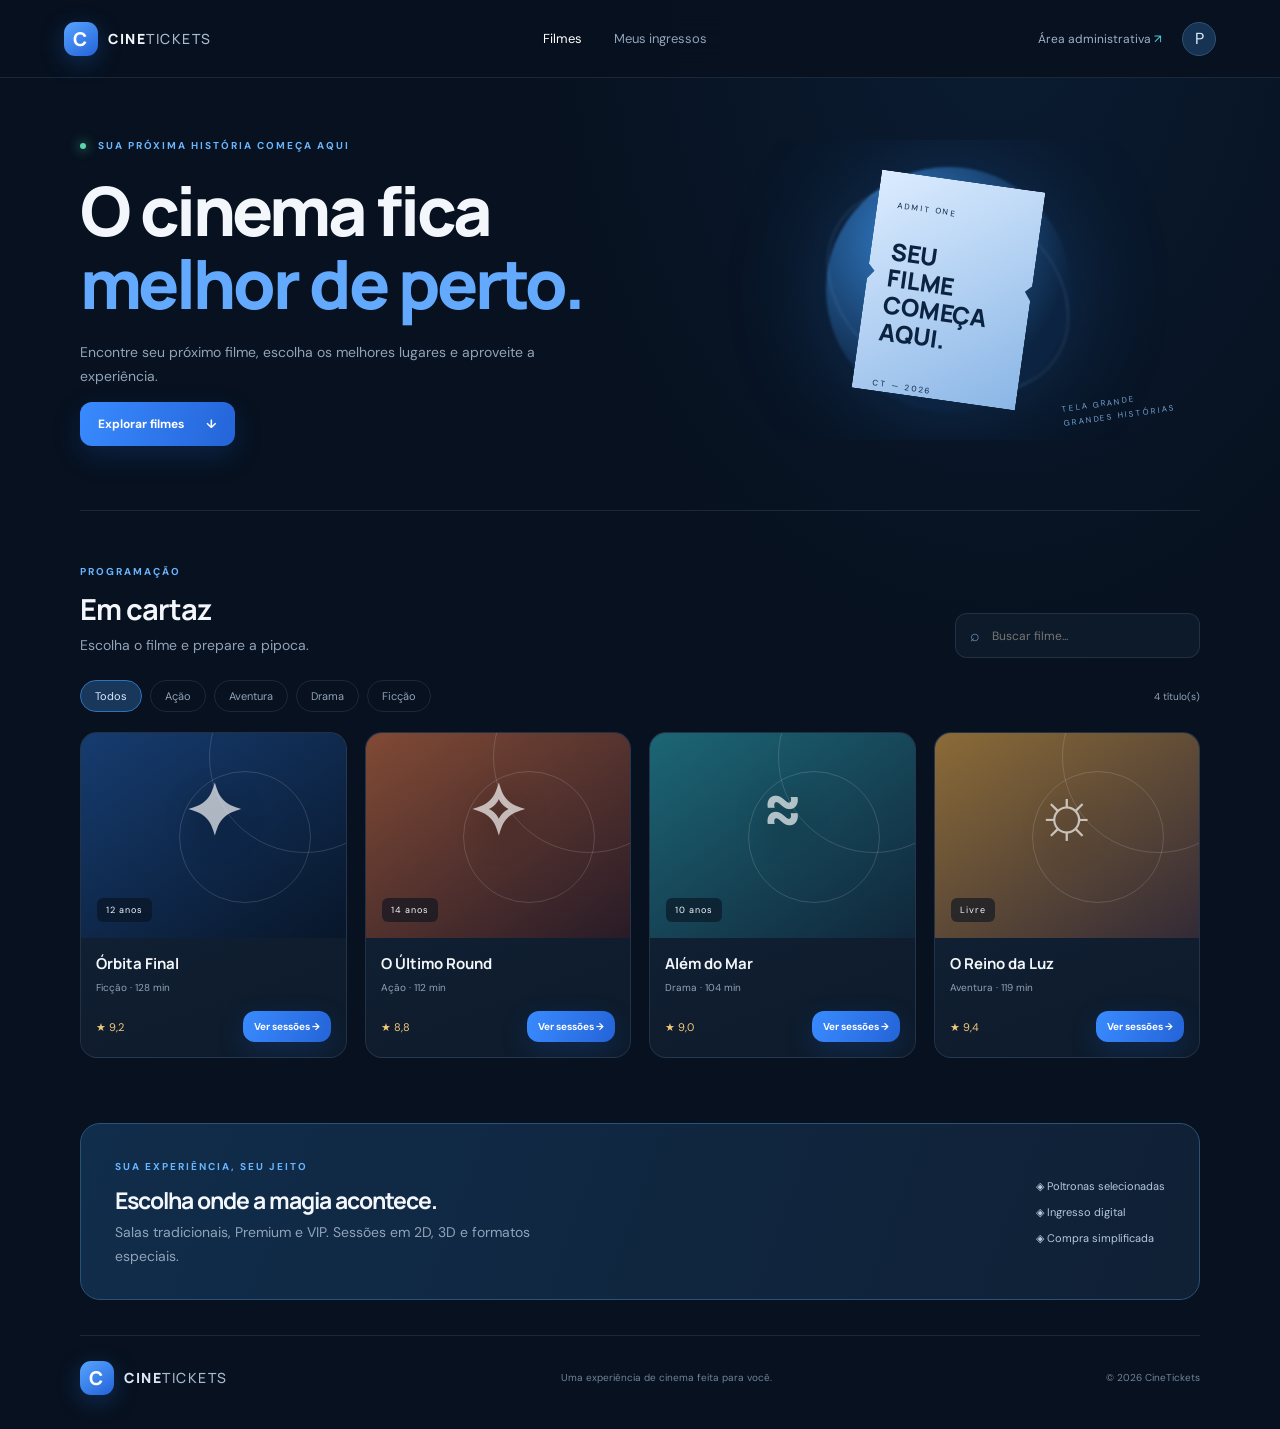
==== web/index.html @ 541c8f79 "feat(web): add initial CineTickets frontend prototype" ====
<!doctype html>
<html lang="pt-BR">
<head>
  <meta charset="utf-8"><meta name="viewport" content="width=device-width,initial-scale=1">
  <meta name="description" content="CineTickets — escolha seu filme, sessão e lugar.">
  <title>CineTickets | Início</title>
  <link rel="preconnect" href="https://fonts.googleapis.com"><link rel="preconnect" href="https://fonts.gstatic.com" crossorigin>
  <link href="https://fonts.googleapis.com/css2?family=DM+Sans:wght@400;500;600;700&family=Manrope:wght@400;500;600;700;800&display=swap" rel="stylesheet">
  <link rel="stylesheet" href="css/styles.css">
  <script defer src="js/app.js"></script>
</head>
<body>
<header class="topbar"><a class="brand" href="index.html"><span class="brand-mark">C</span><span>CINE<span class="brand-light">TICKETS</span></span></a>
<nav class="main-nav"><a class="active" href="index.html">Filmes</a><a href="pages/ingressos.html">Meus ingressos</a></nav>
<div class="top-actions"><a class="admin-link" href="admin/index.html">Área administrativa <span>↗</span></a><button class="avatar" aria-label="Perfil">P</button></div></header>
<main class="page-shell">
<section class="hero"><div class="hero-copy"><span class="eyebrow"><i></i> SUA PRÓXIMA HISTÓRIA COMEÇA AQUI</span><h1>O cinema fica<br><span>melhor de perto.</span></h1><p>Encontre seu próximo filme, escolha os melhores lugares e aproveite a experiência.</p><a class="button button-primary" href="#catalogo">Explorar filmes <span>↓</span></a></div><div class="hero-art" aria-hidden="true"><div class="orb orb-one"></div><div class="orb orb-two"></div><div class="ticket-art"><span>ADMIT ONE</span><strong>SEU<br>FILME<br>COMEÇA<br>AQUI.</strong><small>CT — 2026</small></div><div class="hero-stamp">TELA GRANDE<br>GRANDES HISTÓRIAS</div></div></section>
<section class="section-head" id="catalogo"><div><span class="eyebrow">PROGRAMAÇÃO</span><h2>Em cartaz</h2><p>Escolha o filme e prepare a pipoca.</p></div><label class="search-box"><span>⌕</span><input id="movie-search" type="search" placeholder="Buscar filme..." aria-label="Buscar filme"></label></section>
<div class="filter-row"><div class="chips" id="genre-filters"><button class="chip selected" data-genre="Todos">Todos</button><button class="chip" data-genre="Ação">Ação</button><button class="chip" data-genre="Aventura">Aventura</button><button class="chip" data-genre="Drama">Drama</button><button class="chip" data-genre="Ficção">Ficção</button></div><span class="muted small" id="movie-count"></span></div>
<section class="movie-grid" id="movie-grid" aria-live="polite"></section>
<section class="experience-strip"><div><span class="eyebrow">SUA EXPERIÊNCIA, SEU JEITO</span><h2>Escolha onde a magia acontece.</h2><p>Salas tradicionais, Premium e VIP. Sessões em 2D, 3D e formatos especiais.</p></div><div class="experience-tags"><span>◈ Poltronas selecionadas</span><span>◈ Ingresso digital</span><span>◈ Compra simplificada</span></div></section>
<footer class="site-footer"><a class="brand" href="index.html"><span class="brand-mark">C</span><span>CINE<span class="brand-light">TICKETS</span></span></a><span>Uma experiência de cinema feita para você.</span><span>© 2026 CineTickets</span></footer>
</main>
</body></html>
---- web/css/styles.css ----
:root{--bg:#07111f;--panel:#101e30;--panel-2:#14253a;--line:rgba(177,204,232,.12);--text:#f3f7fc;--muted:#91a3b9;--blue:#3988ff;--cyan:#54d5e8;--green:#5bd6aa;--radius:20px}*{box-sizing:border-box}html{scroll-behavior:smooth}body{margin:0;background:radial-gradient(ellipse at 78% 0%,rgba(36,100,175,.13),transparent 34%),var(--bg);color:var(--text);font-family:"DM Sans",sans-serif;min-height:100vh}a{color:inherit;text-decoration:none}button,input,select{font:inherit}.topbar{height:78px;padding:0 max(5vw,24px);display:flex;align-items:center;justify-content:space-between;border-bottom:1px solid var(--line);background:rgba(7,17,31,.86);backdrop-filter:blur(18px);position:sticky;top:0;z-index:10}.brand{display:flex;align-items:center;gap:10px;font:800 14px Manrope,sans-serif;letter-spacing:1.5px}.brand-mark{display:grid;place-items:center;width:34px;height:34px;border-radius:11px;background:linear-gradient(145deg,#56a4ff,#2362d8);font-size:19px;color:white;box-shadow:0 6px 24px #286bce55}.brand-light{font-weight:500;color:#a8bad0}.main-nav{display:flex;gap:32px;color:var(--muted);font-size:13px}.main-nav a.active,.main-nav a:hover{color:white}.top-actions{display:flex;align-items:center;gap:20px}.admin-link{font-size:12px;color:#9eb1c9}.admin-link span{color:var(--cyan)}.avatar{border:1px solid #315173;background:#173354;color:#dcecff;border-radius:50%;width:34px;height:34px}.page-shell{width:min(1120px,90vw);margin:0 auto}.hero{min-height:420px;display:grid;grid-template-columns:1.1fr .9fr;align-items:center;padding:55px 0 64px;border-bottom:1px solid var(--line)}.eyebrow{font-size:10px;font-weight:700;letter-spacing:2px;color:#69b5ff}.eyebrow i{display:inline-block;width:6px;height:6px;background:var(--green);border-radius:50%;margin-right:8px;box-shadow:0 0 12px var(--green)}h1,h2,h3,p{margin-top:0}.hero h1{font:800 clamp(42px,5.6vw,68px)/1.08 Manrope,sans-serif;letter-spacing:-3px;margin:20px 0}.hero h1 span{color:#63aaff}.hero-copy p,.section-head p,.experience-strip p{color:var(--muted);line-height:1.7;font-size:14px;max-width:460px}.button{border:0;border-radius:12px;padding:14px 18px;display:inline-flex;align-items:center;justify-content:center;gap:22px;font-weight:700;font-size:12px;cursor:pointer;transition:.2s}.button:hover{transform:translateY(-2px);filter:brightness(1.08)}.button-primary{background:linear-gradient(110deg,#398bff,#2464d8);color:white;box-shadow:0 10px 28px #1d61cb38}.hero-art{height:300px;position:relative;display:grid;place-items:center;overflow:hidden}.orb{position:absolute;border-radius:50%;filter:blur(1px)}.orb-one{width:245px;height:245px;background:radial-gradient(circle at 35% 30%,#337ecb,#0c2441 68%);box-shadow:0 0 100px #2678d444}.orb-two{width:190px;height:190px;border:1px solid #8fc6ff33;transform:rotate(30deg) scaleX(1.35)}.ticket-art{position:relative;z-index:1;width:165px;height:220px;padding:20px;background:linear-gradient(145deg,#dcecff,#8ab6e6);color:#0b2341;transform:rotate(8deg);box-shadow:15px 24px 50px #0008;clip-path:polygon(0 0,100% 0,100% 43%,96% 46%,100% 50%,100% 100%,0 100%,0 50%,4% 46%,0 43%)}.ticket-art span,.ticket-art small{font-size:8px;letter-spacing:2px}.ticket-art strong{display:block;font:800 24px/1.12 Manrope;margin:25px 0}.hero-stamp{position:absolute;right:5%;bottom:18px;color:#75a4d0;font-size:8px;line-height:1.7;letter-spacing:2px;transform:rotate(-8deg)}.section-head{display:flex;justify-content:space-between;align-items:end;margin:48px 0 22px}.section-head h2,.experience-strip h2{font:700 29px Manrope;margin:9px 0 5px;letter-spacing:-1px}.section-head p{margin:0}.search-box{display:flex;align-items:center;gap:10px;width:245px;padding:11px 14px;background:#0d1a2a;border:1px solid var(--line);border-radius:12px;color:#6f94bd}.search-box input{background:none;border:0;outline:0;color:white;width:100%;font-size:12px}.filter-row{display:flex;justify-content:space-between;align-items:center;margin-bottom:20px}.chips{display:flex;gap:8px;flex-wrap:wrap}.chip{border:1px solid var(--line);border-radius:99px;padding:8px 14px;background:transparent;color:var(--muted);font-size:11px;cursor:pointer}.chip.selected,.chip:hover{background:#18375a;border-color:#2d72bc;color:#dcecff}.small{font-size:10px}.muted{color:var(--muted)}.movie-grid{display:grid;grid-template-columns:repeat(4,1fr);gap:18px}.movie-card{overflow:hidden;background:linear-gradient(160deg,#13243a,#0d1a2a);border:1px solid var(--line);border-radius:17px;transition:.25s}.movie-card:hover{transform:translateY(-5px);border-color:#3d7ec0}.poster{height:205px;position:relative;display:flex;align-items:end;padding:16px;overflow:hidden;background:linear-gradient(145deg,var(--poster-a),var(--poster-b))}.poster:before,.poster:after{content:"";position:absolute;border:1px solid #ffffff25;border-radius:50%;width:190px;height:190px;top:-72px;right:-55px}.poster:after{width:130px;height:130px;top:38px;right:35px}.poster-symbol{position:absolute;top:28px;left:0;right:0;text-align:center;font:800 70px Manrope;color:#ffffffaa;text-shadow:0 8px 35px #0005}.poster-tag{position:relative;z-index:1;background:#07111f99;padding:6px 9px;border-radius:6px;font-size:9px;letter-spacing:1px}.movie-info{padding:15px}.movie-info h3{font:700 15px Manrope;margin:0 0 7px}.movie-meta{color:var(--muted);font-size:10px}.movie-bottom{display:flex;justify-content:space-between;align-items:center;margin-top:17px}.rating{font-size:11px;color:#f3c978}.movie-bottom .button{padding:9px 11px;font-size:10px;gap:9px}.experience-strip{margin:65px 0 35px;padding:30px 34px;border:1px solid #2a5277;border-radius:20px;background:linear-gradient(110deg,#102d4b,#102035);display:flex;justify-content:space-between;align-items:center}.experience-strip h2{font-size:23px}.experience-strip p{margin:0}.experience-tags{display:grid;gap:12px;color:#b5c9df;font-size:11px}.site-footer{padding:25px 0 34px;border-top:1px solid var(--line);display:flex;justify-content:space-between;align-items:center;color:#71849a;font-size:10px}.site-footer .brand{color:#dce8f7}.narrow{max-width:850px;padding-top:35px}.back-link{display:inline-block;color:#9db5ce;font-size:12px;margin:0 0 30px}.page-title{font:800 clamp(30px,4vw,42px) Manrope;letter-spacing:-1.5px;margin:12px 0}.panel{background:linear-gradient(145deg,#14263c,#0d1a2a);border:1px solid var(--line);border-radius:var(--radius);padding:28px}.seat-panel{margin-top:28px}.screen-wrap{position:relative;margin:0 auto 34px;width:75%;text-align:center}.screen{height:5px;background:linear-gradient(90deg,transparent,#8ac9ff,#fff,#8ac9ff,transparent);border-radius:50%;color:#7894b2;font-size:9px;letter-spacing:3px;padding-top:12px}.screen-glow{position:absolute;left:12%;right:12%;top:0;height:50px;background:#59aaff20;filter:blur(22px)}.seat-legend{display:flex;justify-content:center;gap:22px;flex-wrap:wrap;color:var(--muted);font-size:10px;margin:45px 0 24px}.seat-legend span{display:flex;align-items:center;gap:7px}.seat-dot{width:10px;height:10px;border-radius:3px;background:#29435e}.seat-dot.selected{background:var(--blue)}.seat-dot.occupied{background:#27303d}.seat-dot.premium{background:#c69a56}.seat-map{display:grid;gap:9px;justify-content:center}.seat-row{display:flex;gap:7px;align-items:center}.row-label{width:16px;color:#7189a3;font-size:9px}.seat{width:27px;height:25px;border:1px solid #34516f;background:#1b3550;color:#9db7d1;border-radius:7px 7px 4px 4px;font-size:8px;cursor:pointer}.seat.premium{border-color:#a9824a;color:#e5c58f}.seat.occupied{background:#202b39;border-color:#202b39;color:#4a5868;cursor:not-allowed}.seat.selected{background:#347fdf;border-color:#64b0ff;color:white;box-shadow:0 0 12px #398bff66}.seat-bottom{display:flex;justify-content:space-between;align-items:center;gap:18px;border-top:1px solid var(--line);padding-top:22px;margin-top:28px}.seat-bottom div{display:grid;gap:5px}.seat-bottom strong{font-size:12px}.total-price{color:#79bdff}.seat-bottom button:disabled{opacity:.4;cursor:not-allowed;transform:none}.notice{margin:20px 0;padding:13px 15px;background:#10243a;border:1px solid #294765;border-radius:10px;color:#9bb3cb;font-size:11px;line-height:1.6}.checkout-layout{max-width:620px;margin:30px auto}.checkout-card h2{font:700 20px Manrope}.summary-row{display:flex;justify-content:space-between;gap:20px;padding:13px 0;color:#b5c6d8;font-size:12px}.summary-total{display:flex;justify-content:space-between;font-size:14px;margin:16px 0 20px}.summary-total strong{color:#7fc2ff;font-size:20px}.divider{height:1px;background:var(--line);margin:10px 0}.field-label{display:block;font-size:11px;color:#aabbd0;margin:14px 0 7px}.text-field{display:block;width:100%;padding:12px 13px;border-radius:10px;background:#091726;border:1px solid #29435d;color:white;outline:none}.text-field:focus{border-color:#448fe2}.full-width{width:100%;margin-top:22px}.ticket-list{display:grid;gap:14px;margin-top:25px}.ticket-item{padding:20px;border:1px solid var(--line);background:#112238;border-radius:14px;display:flex;justify-content:space-between;gap:20px}.ticket-item strong{font:700 15px Manrope}.ticket-item p{font-size:11px;color:var(--muted);margin:7px 0 0}.ticket-code{color:#7fc2ff;font:700 12px monospace;align-self:center}.admin-pill{font-size:9px;letter-spacing:1.4px;color:#82bfff;border:1px solid #315a82;padding:8px 11px;border-radius:99px}.admin-grid{display:grid;grid-template-columns:1fr 1fr;gap:18px;margin-top:30px}.admin-card h2{font:700 20px Manrope;margin:12px 0 7px}.admin-card p{font-size:12px;color:var(--muted);line-height:1.6}.admin-icon{font-size:22px;color:#73b8ff}.admin-info{display:flex;flex-direction:column;gap:6px;padding:13px 0;border-top:1px solid var(--line);font-size:11px;color:var(--muted)}.admin-info strong{color:#d7e5f4;font-size:12px}@media(max-width:850px){.movie-grid{grid-template-columns:repeat(2,1fr)}.hero{grid-template-columns:1fr .7fr}.experience-strip{gap:20px}.topbar{padding:0 5vw}.main-nav{gap:14px}}@media(max-width:600px){.topbar{height:66px}.main-nav{display:none}.admin-link{font-size:10px}.hero{grid-template-columns:1fr;padding:48px 0 20px}.hero-art{height:210px}.hero h1{font-size:47px}.section-head{align-items:start;flex-direction:column;gap:18px}.search-box{width:100%}.movie-grid{gap:10px}.poster{height:160px}.movie-info{padding:12px}.movie-info h3{font-size:13px}.experience-strip,.site-footer{align-items:flex-start;flex-direction:column;gap:18px}.experience-strip{padding:24px}.admin-grid{grid-template-columns:1fr}.seat-panel{padding:16px 10px}.seat{width:22px;height:23px}.seat-row{gap:4px}.seat-legend{gap:12px}.seat-bottom{flex-wrap:wrap}.seat-bottom button{width:100%}.ticket-item{flex-direction:column}.ticket-code{align-self:flex-start}}
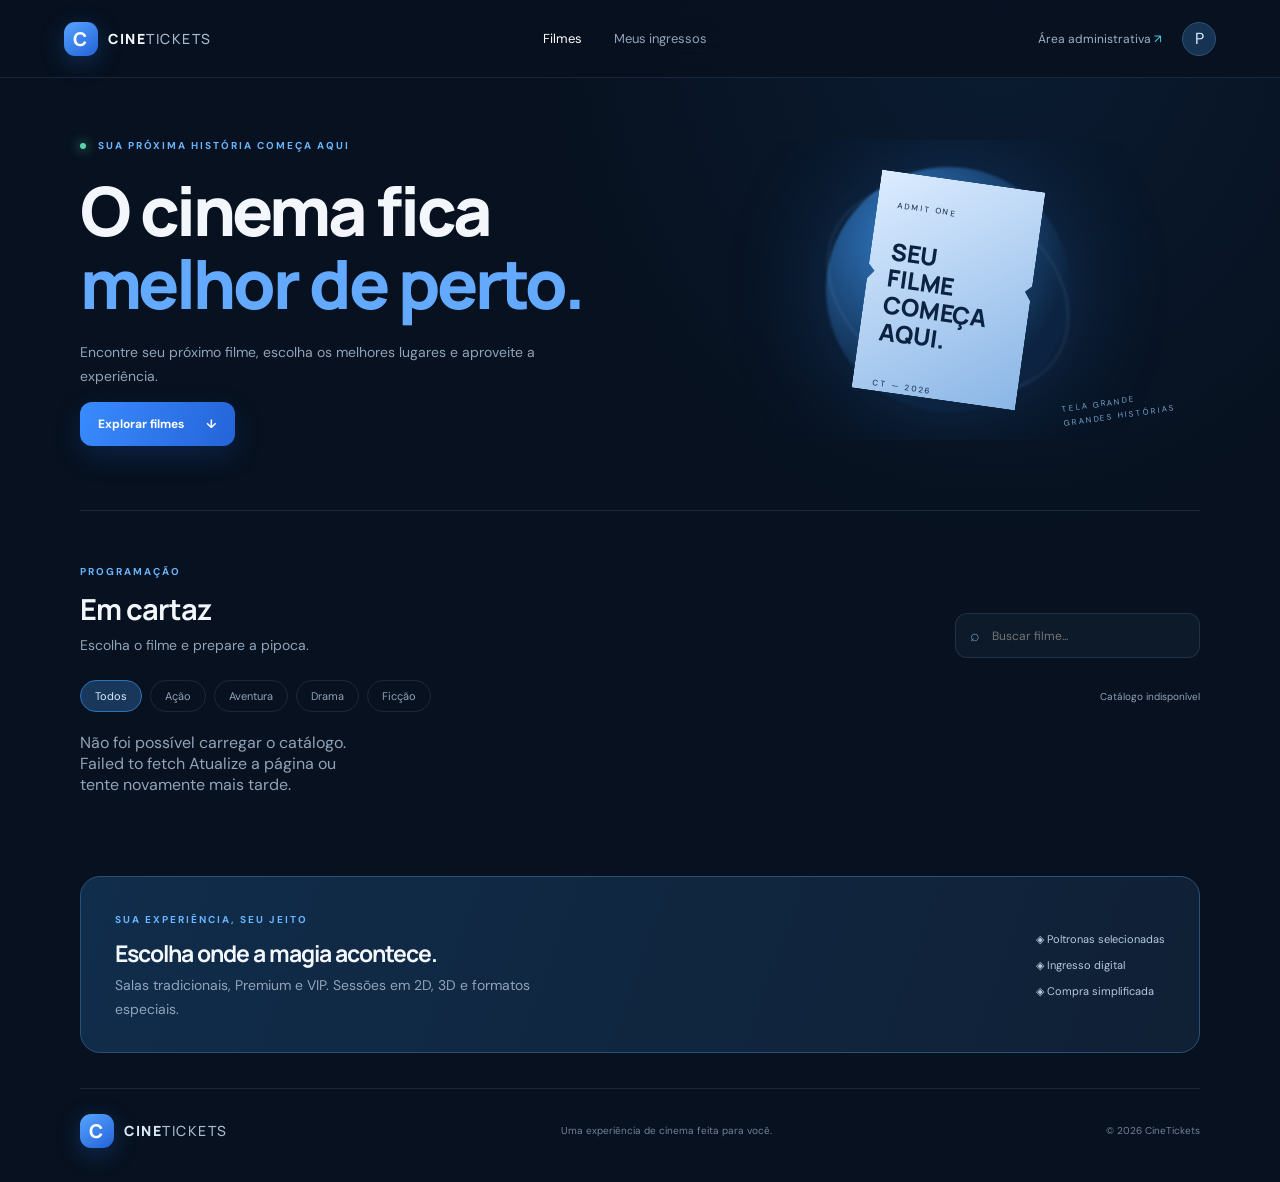
==== commit 0a7371db: "Apply CineTickets visual redesign to web/index.html" ====
--- a/web/index.html
+++ b/web/index.html
@@ -7,7 +7,8 @@
   <link rel="preconnect" href="https://fonts.googleapis.com"><link rel="preconnect" href="https://fonts.gstatic.com" crossorigin>
   <link href="https://fonts.googleapis.com/css2?family=DM+Sans:wght@400;500;600;700&family=Manrope:wght@400;500;600;700;800&display=swap" rel="stylesheet">
   <link rel="stylesheet" href="css/styles.css">
-  <script defer src="js/app.js"></script>
+  <link rel="stylesheet" href="css/redesign.css">
+  <script defer src="js/app.js"></script><script defer src="js/ui.js"></script>
 </head>
 <body>
 <header class="topbar"><a class="brand" href="index.html"><span class="brand-mark">C</span><span>CINE<span class="brand-light">TICKETS</span></span></a>
--- a/web/css/styles.css
+++ b/web/css/styles.css
@@ -1 +1,3 @@
-:root{--bg:#07111f;--panel:#101e30;--panel-2:#14253a;--line:rgba(177,204,232,.12);--text:#f3f7fc;--muted:#91a3b9;--blue:#3988ff;--cyan:#54d5e8;--green:#5bd6aa;--radius:20px}*{box-sizing:border-box}html{scroll-behavior:smooth}body{margin:0;background:radial-gradient(ellipse at 78% 0%,rgba(36,100,175,.13),transparent 34%),var(--bg);color:var(--text);font-family:"DM Sans",sans-serif;min-height:100vh}a{color:inherit;text-decoration:none}button,input,select{font:inherit}.topbar{height:78px;padding:0 max(5vw,24px);display:flex;align-items:center;justify-content:space-between;border-bottom:1px solid var(--line);background:rgba(7,17,31,.86);backdrop-filter:blur(18px);position:sticky;top:0;z-index:10}.brand{display:flex;align-items:center;gap:10px;font:800 14px Manrope,sans-serif;letter-spacing:1.5px}.brand-mark{display:grid;place-items:center;width:34px;height:34px;border-radius:11px;background:linear-gradient(145deg,#56a4ff,#2362d8);font-size:19px;color:white;box-shadow:0 6px 24px #286bce55}.brand-light{font-weight:500;color:#a8bad0}.main-nav{display:flex;gap:32px;color:var(--muted);font-size:13px}.main-nav a.active,.main-nav a:hover{color:white}.top-actions{display:flex;align-items:center;gap:20px}.admin-link{font-size:12px;color:#9eb1c9}.admin-link span{color:var(--cyan)}.avatar{border:1px solid #315173;background:#173354;color:#dcecff;border-radius:50%;width:34px;height:34px}.page-shell{width:min(1120px,90vw);margin:0 auto}.hero{min-height:420px;display:grid;grid-template-columns:1.1fr .9fr;align-items:center;padding:55px 0 64px;border-bottom:1px solid var(--line)}.eyebrow{font-size:10px;font-weight:700;letter-spacing:2px;color:#69b5ff}.eyebrow i{display:inline-block;width:6px;height:6px;background:var(--green);border-radius:50%;margin-right:8px;box-shadow:0 0 12px var(--green)}h1,h2,h3,p{margin-top:0}.hero h1{font:800 clamp(42px,5.6vw,68px)/1.08 Manrope,sans-serif;letter-spacing:-3px;margin:20px 0}.hero h1 span{color:#63aaff}.hero-copy p,.section-head p,.experience-strip p{color:var(--muted);line-height:1.7;font-size:14px;max-width:460px}.button{border:0;border-radius:12px;padding:14px 18px;display:inline-flex;align-items:center;justify-content:center;gap:22px;font-weight:700;font-size:12px;cursor:pointer;transition:.2s}.button:hover{transform:translateY(-2px);filter:brightness(1.08)}.button-primary{background:linear-gradient(110deg,#398bff,#2464d8);color:white;box-shadow:0 10px 28px #1d61cb38}.hero-art{height:300px;position:relative;display:grid;place-items:center;overflow:hidden}.orb{position:absolute;border-radius:50%;filter:blur(1px)}.orb-one{width:245px;height:245px;background:radial-gradient(circle at 35% 30%,#337ecb,#0c2441 68%);box-shadow:0 0 100px #2678d444}.orb-two{width:190px;height:190px;border:1px solid #8fc6ff33;transform:rotate(30deg) scaleX(1.35)}.ticket-art{position:relative;z-index:1;width:165px;height:220px;padding:20px;background:linear-gradient(145deg,#dcecff,#8ab6e6);color:#0b2341;transform:rotate(8deg);box-shadow:15px 24px 50px #0008;clip-path:polygon(0 0,100% 0,100% 43%,96% 46%,100% 50%,100% 100%,0 100%,0 50%,4% 46%,0 43%)}.ticket-art span,.ticket-art small{font-size:8px;letter-spacing:2px}.ticket-art strong{display:block;font:800 24px/1.12 Manrope;margin:25px 0}.hero-stamp{position:absolute;right:5%;bottom:18px;color:#75a4d0;font-size:8px;line-height:1.7;letter-spacing:2px;transform:rotate(-8deg)}.section-head{display:flex;justify-content:space-between;align-items:end;margin:48px 0 22px}.section-head h2,.experience-strip h2{font:700 29px Manrope;margin:9px 0 5px;letter-spacing:-1px}.section-head p{margin:0}.search-box{display:flex;align-items:center;gap:10px;width:245px;padding:11px 14px;background:#0d1a2a;border:1px solid var(--line);border-radius:12px;color:#6f94bd}.search-box input{background:none;border:0;outline:0;color:white;width:100%;font-size:12px}.filter-row{display:flex;justify-content:space-between;align-items:center;margin-bottom:20px}.chips{display:flex;gap:8px;flex-wrap:wrap}.chip{border:1px solid var(--line);border-radius:99px;padding:8px 14px;background:transparent;color:var(--muted);font-size:11px;cursor:pointer}.chip.selected,.chip:hover{background:#18375a;border-color:#2d72bc;color:#dcecff}.small{font-size:10px}.muted{color:var(--muted)}.movie-grid{display:grid;grid-template-columns:repeat(4,1fr);gap:18px}.movie-card{overflow:hidden;background:linear-gradient(160deg,#13243a,#0d1a2a);border:1px solid var(--line);border-radius:17px;transition:.25s}.movie-card:hover{transform:translateY(-5px);border-color:#3d7ec0}.poster{height:205px;position:relative;display:flex;align-items:end;padding:16px;overflow:hidden;background:linear-gradient(145deg,var(--poster-a),var(--poster-b))}.poster:before,.poster:after{content:"";position:absolute;border:1px solid #ffffff25;border-radius:50%;width:190px;height:190px;top:-72px;right:-55px}.poster:after{width:130px;height:130px;top:38px;right:35px}.poster-symbol{position:absolute;top:28px;left:0;right:0;text-align:center;font:800 70px Manrope;color:#ffffffaa;text-shadow:0 8px 35px #0005}.poster-tag{position:relative;z-index:1;background:#07111f99;padding:6px 9px;border-radius:6px;font-size:9px;letter-spacing:1px}.movie-info{padding:15px}.movie-info h3{font:700 15px Manrope;margin:0 0 7px}.movie-meta{color:var(--muted);font-size:10px}.movie-bottom{display:flex;justify-content:space-between;align-items:center;margin-top:17px}.rating{font-size:11px;color:#f3c978}.movie-bottom .button{padding:9px 11px;font-size:10px;gap:9px}.experience-strip{margin:65px 0 35px;padding:30px 34px;border:1px solid #2a5277;border-radius:20px;background:linear-gradient(110deg,#102d4b,#102035);display:flex;justify-content:space-between;align-items:center}.experience-strip h2{font-size:23px}.experience-strip p{margin:0}.experience-tags{display:grid;gap:12px;color:#b5c9df;font-size:11px}.site-footer{padding:25px 0 34px;border-top:1px solid var(--line);display:flex;justify-content:space-between;align-items:center;color:#71849a;font-size:10px}.site-footer .brand{color:#dce8f7}.narrow{max-width:850px;padding-top:35px}.back-link{display:inline-block;color:#9db5ce;font-size:12px;margin:0 0 30px}.page-title{font:800 clamp(30px,4vw,42px) Manrope;letter-spacing:-1.5px;margin:12px 0}.panel{background:linear-gradient(145deg,#14263c,#0d1a2a);border:1px solid var(--line);border-radius:var(--radius);padding:28px}.seat-panel{margin-top:28px}.screen-wrap{position:relative;margin:0 auto 34px;width:75%;text-align:center}.screen{height:5px;background:linear-gradient(90deg,transparent,#8ac9ff,#fff,#8ac9ff,transparent);border-radius:50%;color:#7894b2;font-size:9px;letter-spacing:3px;padding-top:12px}.screen-glow{position:absolute;left:12%;right:12%;top:0;height:50px;background:#59aaff20;filter:blur(22px)}.seat-legend{display:flex;justify-content:center;gap:22px;flex-wrap:wrap;color:var(--muted);font-size:10px;margin:45px 0 24px}.seat-legend span{display:flex;align-items:center;gap:7px}.seat-dot{width:10px;height:10px;border-radius:3px;background:#29435e}.seat-dot.selected{background:var(--blue)}.seat-dot.occupied{background:#27303d}.seat-dot.premium{background:#c69a56}.seat-map{display:grid;gap:9px;justify-content:center}.seat-row{display:flex;gap:7px;align-items:center}.row-label{width:16px;color:#7189a3;font-size:9px}.seat{width:27px;height:25px;border:1px solid #34516f;background:#1b3550;color:#9db7d1;border-radius:7px 7px 4px 4px;font-size:8px;cursor:pointer}.seat.premium{border-color:#a9824a;color:#e5c58f}.seat.occupied{background:#202b39;border-color:#202b39;color:#4a5868;cursor:not-allowed}.seat.selected{background:#347fdf;border-color:#64b0ff;color:white;box-shadow:0 0 12px #398bff66}.seat-bottom{display:flex;justify-content:space-between;align-items:center;gap:18px;border-top:1px solid var(--line);padding-top:22px;margin-top:28px}.seat-bottom div{display:grid;gap:5px}.seat-bottom strong{font-size:12px}.total-price{color:#79bdff}.seat-bottom button:disabled{opacity:.4;cursor:not-allowed;transform:none}.notice{margin:20px 0;padding:13px 15px;background:#10243a;border:1px solid #294765;border-radius:10px;color:#9bb3cb;font-size:11px;line-height:1.6}.checkout-layout{max-width:620px;margin:30px auto}.checkout-card h2{font:700 20px Manrope}.summary-row{display:flex;justify-content:space-between;gap:20px;padding:13px 0;color:#b5c6d8;font-size:12px}.summary-total{display:flex;justify-content:space-between;font-size:14px;margin:16px 0 20px}.summary-total strong{color:#7fc2ff;font-size:20px}.divider{height:1px;background:var(--line);margin:10px 0}.field-label{display:block;font-size:11px;color:#aabbd0;margin:14px 0 7px}.text-field{display:block;width:100%;padding:12px 13px;border-radius:10px;background:#091726;border:1px solid #29435d;color:white;outline:none}.text-field:focus{border-color:#448fe2}.full-width{width:100%;margin-top:22px}.ticket-list{display:grid;gap:14px;margin-top:25px}.ticket-item{padding:20px;border:1px solid var(--line);background:#112238;border-radius:14px;display:flex;justify-content:space-between;gap:20px}.ticket-item strong{font:700 15px Manrope}.ticket-item p{font-size:11px;color:var(--muted);margin:7px 0 0}.ticket-code{color:#7fc2ff;font:700 12px monospace;align-self:center}.admin-pill{font-size:9px;letter-spacing:1.4px;color:#82bfff;border:1px solid #315a82;padding:8px 11px;border-radius:99px}.admin-grid{display:grid;grid-template-columns:1fr 1fr;gap:18px;margin-top:30px}.admin-card h2{font:700 20px Manrope;margin:12px 0 7px}.admin-card p{font-size:12px;color:var(--muted);line-height:1.6}.admin-icon{font-size:22px;color:#73b8ff}.admin-info{display:flex;flex-direction:column;gap:6px;padding:13px 0;border-top:1px solid var(--line);font-size:11px;color:var(--muted)}.admin-info strong{color:#d7e5f4;font-size:12px}@media(max-width:850px){.movie-grid{grid-template-columns:repeat(2,1fr)}.hero{grid-template-columns:1fr .7fr}.experience-strip{gap:20px}.topbar{padding:0 5vw}.main-nav{gap:14px}}@media(max-width:600px){.topbar{height:66px}.main-nav{display:none}.admin-link{font-size:10px}.hero{grid-template-columns:1fr;padding:48px 0 20px}.hero-art{height:210px}.hero h1{font-size:47px}.section-head{align-items:start;flex-direction:column;gap:18px}.search-box{width:100%}.movie-grid{gap:10px}.poster{height:160px}.movie-info{padding:12px}.movie-info h3{font-size:13px}.experience-strip,.site-footer{align-items:flex-start;flex-direction:column;gap:18px}.experience-strip{padding:24px}.admin-grid{grid-template-columns:1fr}.seat-panel{padding:16px 10px}.seat{width:22px;height:23px}.seat-row{gap:4px}.seat-legend{gap:12px}.seat-bottom{flex-wrap:wrap}.seat-bottom button{width:100%}.ticket-item{flex-direction:column}.ticket-code{align-self:flex-start}}+:root{--bg:#07111f;--panel:#101e30;--panel-2:#14253a;--line:rgba(177,204,232,.12);--text:#f3f7fc;--muted:#91a3b9;--blue:#3988ff;--cyan:#54d5e8;--green:#5bd6aa;--radius:20px}*{box-sizing:border-box}html{scroll-behavior:smooth}body{margin:0;background:radial-gradient(ellipse at 78% 0%,rgba(36,100,175,.13),transparent 34%),var(--bg);color:var(--text);font-family:"DM Sans",sans-serif;min-height:100vh}a{color:inherit;text-decoration:none}button,input,select,textarea{font:inherit}textarea{resize:vertical}.topbar{height:78px;padding:0 max(5vw,24px);display:flex;align-items:center;justify-content:space-between;border-bottom:1px solid var(--line);background:rgba(7,17,31,.86);backdrop-filter:blur(18px);position:sticky;top:0;z-index:10}.brand{display:flex;align-items:center;gap:10px;font:800 14px Manrope,sans-serif;letter-spacing:1.5px}.brand-mark{display:grid;place-items:center;width:34px;height:34px;border-radius:11px;background:linear-gradient(145deg,#56a4ff,#2362d8);font-size:19px;color:white;box-shadow:0 6px 24px #286bce55}.brand-light{font-weight:500;color:#a8bad0}.main-nav{display:flex;gap:32px;color:var(--muted);font-size:13px}.main-nav a.active,.main-nav a:hover{color:white}.top-actions{display:flex;align-items:center;gap:20px}.admin-link{font-size:12px;color:#9eb1c9}.admin-link span{color:var(--cyan)}.avatar{border:1px solid #315173;background:#173354;color:#dcecff;border-radius:50%;width:34px;height:34px}.page-shell{width:min(1120px,90vw);margin:0 auto}.hero{min-height:420px;display:grid;grid-template-columns:1.1fr .9fr;align-items:center;padding:55px 0 64px;border-bottom:1px solid var(--line)}.eyebrow{font-size:10px;font-weight:700;letter-spacing:2px;color:#69b5ff}.eyebrow i{display:inline-block;width:6px;height:6px;background:var(--green);border-radius:50%;margin-right:8px;box-shadow:0 0 12px var(--green)}h1,h2,h3,p{margin-top:0}.hero h1{font:800 clamp(42px,5.6vw,68px)/1.08 Manrope,sans-serif;letter-spacing:-3px;margin:20px 0}.hero h1 span{color:#63aaff}.hero-copy p,.section-head p,.experience-strip p{color:var(--muted);line-height:1.7;font-size:14px;max-width:460px}.button{border:0;border-radius:12px;padding:14px 18px;display:inline-flex;align-items:center;justify-content:center;gap:22px;font-weight:700;font-size:12px;cursor:pointer;transition:.2s}.button:hover{transform:translateY(-2px);filter:brightness(1.08)}.button-primary{background:linear-gradient(110deg,#398bff,#2464d8);color:white;box-shadow:0 10px 28px #1d61cb38}.hero-art{height:300px;position:relative;display:grid;place-items:center;overflow:hidden}.orb{position:absolute;border-radius:50%;filter:blur(1px)}.orb-one{width:245px;height:245px;background:radial-gradient(circle at 35% 30%,#337ecb,#0c2441 68%);box-shadow:0 0 100px #2678d444}.orb-two{width:190px;height:190px;border:1px solid #8fc6ff33;transform:rotate(30deg) scaleX(1.35)}.ticket-art{position:relative;z-index:1;width:165px;height:220px;padding:20px;background:linear-gradient(145deg,#dcecff,#8ab6e6);color:#0b2341;transform:rotate(8deg);box-shadow:15px 24px 50px #0008;clip-path:polygon(0 0,100% 0,100% 43%,96% 46%,100% 50%,100% 100%,0 100%,0 50%,4% 46%,0 43%)}.ticket-art span,.ticket-art small{font-size:8px;letter-spacing:2px}.ticket-art strong{display:block;font:800 24px/1.12 Manrope;margin:25px 0}.hero-stamp{position:absolute;right:5%;bottom:18px;color:#75a4d0;font-size:8px;line-height:1.7;letter-spacing:2px;transform:rotate(-8deg)}.section-head{display:flex;justify-content:space-between;align-items:end;margin:48px 0 22px}.section-head h2,.experience-strip h2{font:700 29px Manrope;margin:9px 0 5px;letter-spacing:-1px}.section-head p{margin:0}.search-box{display:flex;align-items:center;gap:10px;width:245px;padding:11px 14px;background:#0d1a2a;border:1px solid var(--line);border-radius:12px;color:#6f94bd}.search-box input{background:none;border:0;outline:0;color:white;width:100%;font-size:12px}.filter-row{display:flex;justify-content:space-between;align-items:center;margin-bottom:20px}.chips{display:flex;gap:8px;flex-wrap:wrap}.chip{border:1px solid var(--line);border-radius:99px;padding:8px 14px;background:transparent;color:var(--muted);font-size:11px;cursor:pointer}.chip.selected,.chip:hover{background:#18375a;border-color:#2d72bc;color:#dcecff}.small{font-size:10px}.muted{color:var(--muted)}.movie-grid{display:grid;grid-template-columns:repeat(4,1fr);gap:18px}.movie-card{overflow:hidden;background:linear-gradient(160deg,#13243a,#0d1a2a);border:1px solid var(--line);border-radius:17px;transition:.25s}.movie-card:hover{transform:translateY(-5px);border-color:#3d7ec0}.poster{height:205px;position:relative;display:flex;align-items:end;padding:16px;overflow:hidden;background:linear-gradient(145deg,var(--poster-a),var(--poster-b))}.poster:before,.poster:after{content:"";position:absolute;border:1px solid #ffffff25;border-radius:50%;width:190px;height:190px;top:-72px;right:-55px}.poster:after{width:130px;height:130px;top:38px;right:35px}.poster-symbol{position:absolute;top:28px;left:0;right:0;text-align:center;font:800 70px Manrope;color:#ffffffaa;text-shadow:0 8px 35px #0005}.poster-tag{position:relative;z-index:1;background:#07111f99;padding:6px 9px;border-radius:6px;font-size:9px;letter-spacing:1px}.movie-info{padding:15px}.movie-info h3{font:700 15px Manrope;margin:0 0 7px}.movie-meta{color:var(--muted);font-size:10px}.movie-bottom{display:flex;justify-content:space-between;align-items:center;margin-top:17px}.rating{font-size:11px;color:#f3c978}.movie-bottom .button{padding:9px 11px;font-size:10px;gap:9px}.experience-strip{margin:65px 0 35px;padding:30px 34px;border:1px solid #2a5277;border-radius:20px;background:linear-gradient(110deg,#102d4b,#102035);display:flex;justify-content:space-between;align-items:center}.experience-strip h2{font-size:23px}.experience-strip p{margin:0}.experience-tags{display:grid;gap:12px;color:#b5c9df;font-size:11px}.site-footer{padding:25px 0 34px;border-top:1px solid var(--line);display:flex;justify-content:space-between;align-items:center;color:#71849a;font-size:10px}.site-footer .brand{color:#dce8f7}.narrow{max-width:850px;padding-top:35px}.back-link{display:inline-block;color:#9db5ce;font-size:12px;margin:0 0 30px}.page-title{font:800 clamp(30px,4vw,42px) Manrope;letter-spacing:-1.5px;margin:12px 0}.panel{background:linear-gradient(145deg,#14263c,#0d1a2a);border:1px solid var(--line);border-radius:var(--radius);padding:28px}.seat-panel{margin-top:28px}.screen-wrap{position:relative;margin:0 auto 34px;width:75%;text-align:center}.screen{height:5px;background:linear-gradient(90deg,transparent,#8ac9ff,#fff,#8ac9ff,transparent);border-radius:50%;color:#7894b2;font-size:9px;letter-spacing:3px;padding-top:12px}.screen-glow{position:absolute;left:12%;right:12%;top:0;height:50px;background:#59aaff20;filter:blur(22px)}.seat-legend{display:flex;justify-content:center;gap:22px;flex-wrap:wrap;color:var(--muted);font-size:10px;margin:45px 0 24px}.seat-legend span{display:flex;align-items:center;gap:7px}.seat-dot{width:10px;height:10px;border-radius:3px;background:#29435e}.seat-dot.selected{background:var(--blue)}.seat-dot.occupied{background:#27303d}.seat-dot.premium{background:#c69a56}.seat-map{display:grid;gap:9px;justify-content:center}.seat-row{display:flex;gap:7px;align-items:center}.row-label{width:16px;color:#7189a3;font-size:9px}.seat{width:27px;height:25px;border:1px solid #34516f;background:#1b3550;color:#9db7d1;border-radius:7px 7px 4px 4px;font-size:8px;cursor:pointer}.seat.premium{border-color:#a9824a;color:#e5c58f}.seat.occupied{background:#202b39;border-color:#202b39;color:#4a5868;cursor:not-allowed}.seat.selected{background:#347fdf;border-color:#64b0ff;color:white;box-shadow:0 0 12px #398bff66}.seat-bottom{display:flex;justify-content:space-between;align-items:center;gap:18px;border-top:1px solid var(--line);padding-top:22px;margin-top:28px}.seat-bottom div{display:grid;gap:5px}.seat-bottom strong{font-size:12px}.total-price{color:#79bdff}.seat-bottom button:disabled{opacity:.4;cursor:not-allowed;transform:none}.notice{margin:20px 0;padding:13px 15px;background:#10243a;border:1px solid #294765;border-radius:10px;color:#9bb3cb;font-size:11px;line-height:1.6}.checkout-layout{max-width:620px;margin:30px auto}.checkout-card h2{font:700 20px Manrope}.summary-row{display:flex;justify-content:space-between;gap:20px;padding:13px 0;color:#b5c6d8;font-size:12px}.summary-total{display:flex;justify-content:space-between;font-size:14px;margin:16px 0 20px}.summary-total strong{color:#7fc2ff;font-size:20px}.divider{height:1px;background:var(--line);margin:10px 0}.field-label{display:block;font-size:11px;color:#aabbd0;margin:14px 0 7px}.text-field{display:block;width:100%;padding:12px 13px;border-radius:10px;background:#091726;border:1px solid #29435d;color:white;outline:none}.text-field:focus{border-color:#448fe2}.full-width{width:100%;margin-top:22px}.ticket-list{display:grid;gap:14px;margin-top:25px}.ticket-item{padding:20px;border:1px solid var(--line);background:#112238;border-radius:14px;display:flex;justify-content:space-between;gap:20px}.ticket-item strong{font:700 15px Manrope}.ticket-item p{font-size:11px;color:var(--muted);margin:7px 0 0}.ticket-code{color:#7fc2ff;font:700 12px monospace;align-self:center}.admin-pill{font-size:9px;letter-spacing:1.4px;color:#82bfff;border:1px solid #315a82;padding:8px 11px;border-radius:99px}.admin-grid{display:grid;grid-template-columns:1fr 1fr;gap:18px;margin-top:30px}.admin-card h2{font:700 20px Manrope;margin:12px 0 7px}.admin-card p{font-size:12px;color:var(--muted);line-height:1.6}.admin-icon{font-size:22px;color:#73b8ff}.admin-info{display:flex;flex-direction:column;gap:6px;padding:13px 0;border-top:1px solid var(--line);font-size:11px;color:var(--muted)}.admin-info strong{color:#d7e5f4;font-size:12px}@media(max-width:850px){.movie-grid{grid-template-columns:repeat(2,1fr)}.hero{grid-template-columns:1fr .7fr}.experience-strip{gap:20px}.topbar{padding:0 5vw}.main-nav{gap:14px}}@media(max-width:600px){.topbar{height:66px}.main-nav{display:none}.admin-link{font-size:10px}.hero{grid-template-columns:1fr;padding:48px 0 20px}.hero-art{height:210px}.hero h1{font-size:47px}.section-head{align-items:start;flex-direction:column;gap:18px}.search-box{width:100%}.movie-grid{gap:10px}.poster{height:160px}.movie-info{padding:12px}.movie-info h3{font-size:13px}.experience-strip,.site-footer{align-items:flex-start;flex-direction:column;gap:18px}.experience-strip{padding:24px}.admin-grid{grid-template-columns:1fr}.seat-panel{padding:16px 10px}.seat{width:22px;height:23px}.seat-row{gap:4px}.seat-legend{gap:12px}.seat-bottom{flex-wrap:wrap}.seat-bottom button{width:100%}.ticket-item{flex-direction:column}.ticket-code{align-self:flex-start}}
+/* Controles de gerenciamento de filmes no painel administrativo */
+.admin-movie-entry{padding:0 0 12px;border-bottom:1px solid var(--line);margin-bottom:8px}.admin-actions{display:flex;gap:8px;flex-wrap:wrap;margin:8px 0}.admin-action{border:1px solid #315a82;background:#10243a;color:#b9d5f2;border-radius:8px;padding:7px 10px;font-size:10px;font-weight:700;cursor:pointer}.admin-action:hover{border-color:#5b9de0;color:#fff}.admin-action:disabled{opacity:.5;cursor:wait}.admin-action-primary{background:#1e5eb4;border-color:#3988ff;color:#fff}.admin-action-danger{border-color:#74434b;color:#ffb8bd;background:#301b27}.admin-edit-form{padding:10px 0 4px}.admin-edit-form[hidden]{display:none}
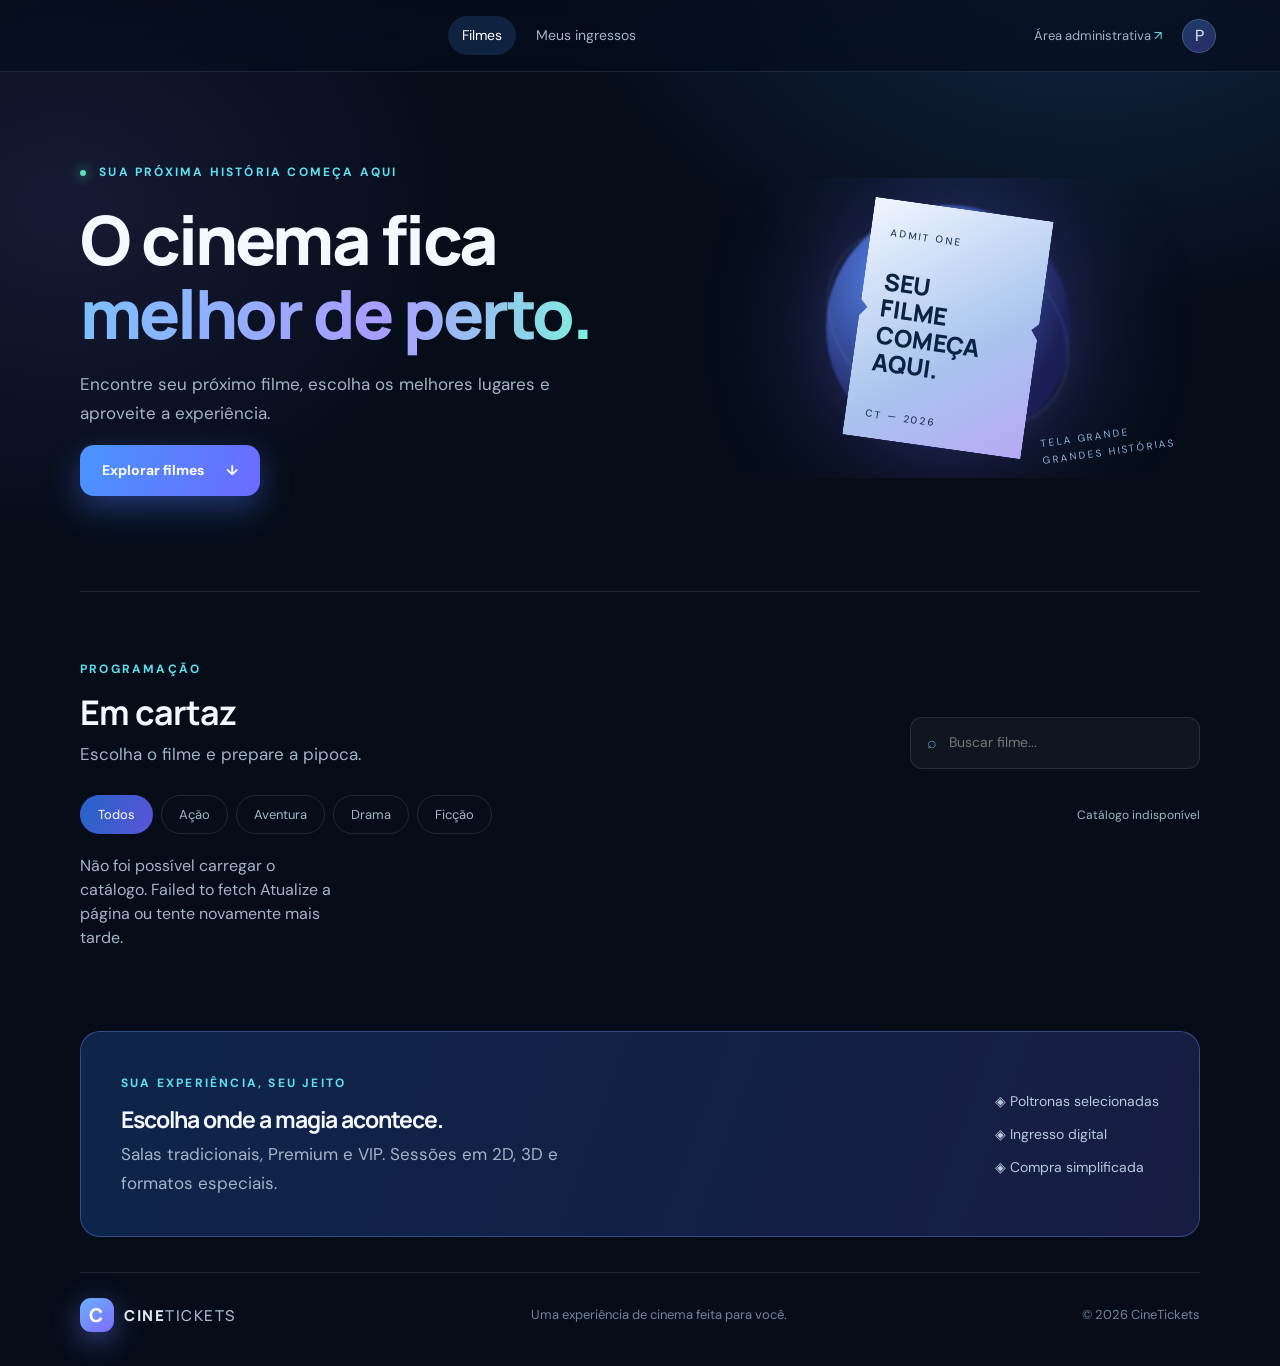
==== commit 9c9b28bf: "feat(branding): apply CineTickets logo and favicon" ====
--- a/web/index.html
+++ b/web/index.html
@@ -3,6 +3,7 @@
 <head>
   <meta charset="utf-8"><meta name="viewport" content="width=device-width,initial-scale=1">
   <meta name="description" content="CineTickets — escolha seu filme, sessão e lugar.">
+  <link rel="icon" type="image/svg+xml" href="assets/favicon.svg">
   <title>CineTickets | Início</title>
   <link rel="preconnect" href="https://fonts.googleapis.com"><link rel="preconnect" href="https://fonts.gstatic.com" crossorigin>
   <link href="https://fonts.googleapis.com/css2?family=DM+Sans:wght@400;500;600;700&family=Manrope:wght@400;500;600;700;800&display=swap" rel="stylesheet">
@@ -11,7 +12,7 @@
   <script defer src="js/app.js"></script><script defer src="js/ui.js"></script>
 </head>
 <body>
-<header class="topbar"><a class="brand" href="index.html"><span class="brand-mark">C</span><span>CINE<span class="brand-light">TICKETS</span></span></a>
+<header class="topbar"><a class="brand" href="index.html"><img class="brand-logo" src="assets/cinetickets-logo.svg" alt="CineTickets"></a>
 <nav class="main-nav"><a class="active" href="index.html">Filmes</a><a href="pages/ingressos.html">Meus ingressos</a></nav>
 <div class="top-actions"><a class="admin-link" href="admin/index.html">Área administrativa <span>↗</span></a><button class="avatar" aria-label="Perfil">P</button></div></header>
 <main class="page-shell">
--- a/web/css/redesign.css
+++ b/web/css/redesign.css
@@ -0,0 +1,58 @@
+/* CineTickets — camada de redesign (carregada depois de styles.css) */
+:root{--bg:#060d19;--panel:#0f1b2d;--line:rgba(160,196,236,.14);--text:#f4f8ff;--muted:#a4b4c8;--blue:#4a94ff;--cyan:#5ee0f0;--violet:#8b7bff;--green:#5fe0b4;--gold:#f2c46d;--radius:22px;--ease:cubic-bezier(.2,.7,.2,1)}
+body{background:radial-gradient(60% 40% at 85% -5%,rgba(74,148,255,.20),transparent 70%),radial-gradient(45% 35% at 5% 15%,rgba(139,123,255,.12),transparent 70%),var(--bg);font-size:16px;line-height:1.5;-webkit-font-smoothing:antialiased}
+::selection{background:#2d6fd6;color:#fff}
+:focus-visible{outline:2px solid var(--cyan);outline-offset:3px;border-radius:8px}
+.topbar{height:72px;background:rgba(6,13,25,.72);backdrop-filter:blur(20px) saturate(1.4);transition:box-shadow .3s}
+.topbar.scrolled{box-shadow:0 12px 40px rgba(0,0,0,.45)}
+.brand{font-size:15px}.brand-mark{background:linear-gradient(145deg,#6cb0ff,#7d6bff);box-shadow:0 8px 28px rgba(110,130,255,.45)}
+.main-nav{font-size:14px;gap:6px}.main-nav a{padding:9px 14px;border-radius:99px;transition:.2s}.main-nav a:hover{background:rgba(255,255,255,.06)}.main-nav a.active{background:rgba(74,148,255,.16);color:#fff}
+.admin-link{font-size:13px}.avatar{background:linear-gradient(145deg,#1d3d66,#2c2a66);border-color:#3b5f8c;transition:.2s}.avatar:hover{transform:scale(1.06)}
+.eyebrow{font-size:12px;letter-spacing:2.2px;color:var(--cyan)}
+.hero{min-height:520px;padding:72px 0 80px}
+.hero h1{letter-spacing:-2.5px}.hero h1 span{background:linear-gradient(95deg,#7cc0ff,#a99cff 60%,#7ef0dc);-webkit-background-clip:text;background-clip:text;color:transparent}
+.hero-copy p,.section-head p,.experience-strip p{font-size:17px;color:var(--muted);max-width:480px}
+.button{font-size:14px;padding:15px 22px;border-radius:14px;transition:transform .25s var(--ease),box-shadow .25s,filter .2s}
+.button-primary{background:linear-gradient(110deg,#4a94ff,#6b6bff);box-shadow:0 12px 32px rgba(74,120,255,.38)}
+.button-primary:hover{box-shadow:0 16px 40px rgba(94,120,255,.55)}.button:active{transform:translateY(0) scale(.98)}
+.hero-art .orb-one{background:radial-gradient(circle at 35% 30%,#5b8fff,#1c1f55 68%);box-shadow:0 0 120px rgba(110,110,255,.4);animation:float 9s ease-in-out infinite}
+.ticket-art{background:linear-gradient(145deg,#f1f6ff,#a9c4ee 60%,#b7a9f5);animation:float 7s ease-in-out infinite reverse;width:180px;height:240px}
+.ticket-art span,.ticket-art small{font-size:10px}.hero-stamp{font-size:10px;color:#8fb2d8}
+@keyframes float{50%{transform:translateY(-12px) rotate(8deg)}}
+.section-head{margin:64px 0 26px}.section-head h2{font-size:34px}
+.search-box{width:290px;padding:13px 16px;background:rgba(255,255,255,.04);transition:.2s}.search-box:focus-within{border-color:var(--blue);box-shadow:0 0 0 4px rgba(74,148,255,.18)}.search-box input{font-size:14px}
+.chip{font-size:13px;padding:9px 17px;transition:.2s}.chip.selected{background:linear-gradient(110deg,#2563c9,#5a55d6);border-color:transparent;color:#fff}
+.muted{color:var(--muted)}.small{font-size:12px}
+.movie-grid{gap:22px}
+.movie-card{border-radius:20px;background:linear-gradient(170deg,#142238,#0b1626);box-shadow:0 10px 30px rgba(0,0,0,.3);animation:rise .5s var(--ease) both;transition:transform .35s var(--ease),border-color .3s,box-shadow .3s}
+.movie-card:hover{transform:translateY(-8px);border-color:rgba(122,160,255,.55);box-shadow:0 24px 50px rgba(30,50,140,.35)}
+.movie-card:nth-child(2){animation-delay:.05s}.movie-card:nth-child(3){animation-delay:.1s}.movie-card:nth-child(4){animation-delay:.15s}
+@keyframes rise{from{opacity:0;transform:translateY(14px)}}
+.poster{height:250px}.poster-symbol{font-size:84px;top:40px;transition:transform .5s var(--ease)}.movie-card:hover .poster-symbol{transform:scale(1.12) rotate(-4deg)}
+.poster-tag{font-size:11px;padding:7px 11px;border-radius:99px;backdrop-filter:blur(8px);background:rgba(6,13,25,.6)}
+.movie-info{padding:18px}.movie-info h3{font-size:17px}.movie-meta{font-size:13px}.rating{font-size:13px;color:var(--gold)}.movie-bottom .button{padding:10px 14px;font-size:12px}
+.skeleton{border-radius:20px;height:380px;background:linear-gradient(100deg,#0e1a2c 30%,#16273f 50%,#0e1a2c 70%);background-size:200% 100%;animation:shimmer 1.3s linear infinite;border:1px solid var(--line)}
+@keyframes shimmer{to{background-position:-200% 0}}
+.experience-strip{background:linear-gradient(110deg,rgba(37,99,201,.28),rgba(90,85,214,.22));border-color:rgba(120,150,255,.35);padding:38px 40px}.experience-tags{font-size:14px}
+.site-footer{font-size:13px}
+.page-title{letter-spacing:-1.5px}.back-link{font-size:14px;transition:.2s}.back-link:hover{color:#fff;transform:translateX(-3px)}
+.panel{background:linear-gradient(150deg,rgba(24,40,64,.9),rgba(11,22,38,.95));box-shadow:0 20px 50px rgba(0,0,0,.35)}
+.screen{height:6px;box-shadow:0 14px 50px rgba(120,180,255,.55);font-size:11px;color:#8aa6c6}.screen-glow{height:70px;background:rgba(90,150,255,.18)}
+.seat-legend{font-size:12px}.seat-dot{width:12px;height:12px}.seat-map{gap:10px}.seat-row{gap:8px}.row-label{font-size:12px;width:18px}
+.seat{width:36px;height:34px;font-size:11px;transition:transform .15s,background .2s,box-shadow .2s}.seat:not(.occupied):hover{transform:translateY(-2px);background:#25507d}
+.seat.selected{background:linear-gradient(145deg,#4a94ff,#6b6bff);box-shadow:0 0 16px rgba(94,120,255,.7)}
+.seat-bottom strong{font-size:15px}.total-price{font-size:20px!important;color:#8fd0ff}
+.notice{font-size:14px;border-radius:14px;background:rgba(74,148,255,.08);border-color:rgba(74,148,255,.3);color:#b9cde3}
+.notice.error{background:rgba(255,90,110,.1);border-color:rgba(255,110,125,.5);color:#ffc2ca}
+.summary-row{font-size:14px}.field-label{font-size:13px}.text-field{font-size:15px;padding:14px;border-radius:12px;background:rgba(5,12,22,.8);transition:.2s}.text-field:focus{border-color:var(--blue);box-shadow:0 0 0 4px rgba(74,148,255,.18)}
+.ticket-item{position:relative;padding:24px 26px;border-radius:18px;background:linear-gradient(120deg,#15263f,#101d31);border-left:4px solid var(--blue)}
+.ticket-item strong{font-size:18px}.ticket-item p{font-size:13px}.ticket-code{font-size:15px;padding:10px 14px;border:1px dashed #4a6f9c;border-radius:10px;letter-spacing:2px}
+.admin-pill{font-size:11px}.admin-card h2{font-size:22px}.admin-card p,.admin-info{font-size:14px}.admin-info strong{font-size:14px}
+.admin-action{font-size:12px;padding:9px 13px;border-radius:10px;transition:.2s}.admin-action-primary{background:linear-gradient(110deg,#2f6fd8,#5a55d6)}
+#admin-login{animation:rise .5s var(--ease) both}
+.toast-wrap{position:fixed;right:20px;bottom:20px;display:grid;gap:10px;z-index:50}.toast{padding:14px 18px;border-radius:14px;background:#12233b;border:1px solid #3a6396;color:#e8f2ff;font-size:14px;box-shadow:0 16px 40px rgba(0,0,0,.5);animation:rise .3s var(--ease)}
+@media(max-width:850px){.movie-grid{grid-template-columns:repeat(2,1fr)}.main-nav{font-size:13px}}
+@media(max-width:600px){.main-nav{display:flex;overflow-x:auto;gap:2px;max-width:50vw}.hero{min-height:0;padding:44px 0 24px}.hero-copy p{font-size:15px}.movie-grid{gap:12px}.poster{height:190px}.poster-symbol{font-size:60px}.seat{width:26px;height:30px;font-size:10px}.seat-row{gap:4px}.section-head h2{font-size:28px}.toast-wrap{left:14px;right:14px}.admin-link{display:none}}
+@media(prefers-reduced-motion:reduce){*,*:before,*:after{animation:none!important;transition:none!important;scroll-behavior:auto!important}}
+/* Respeita o atributo HTML hidden mesmo quando componentes definem display:grid/flex. */
+[hidden]{display:none!important}
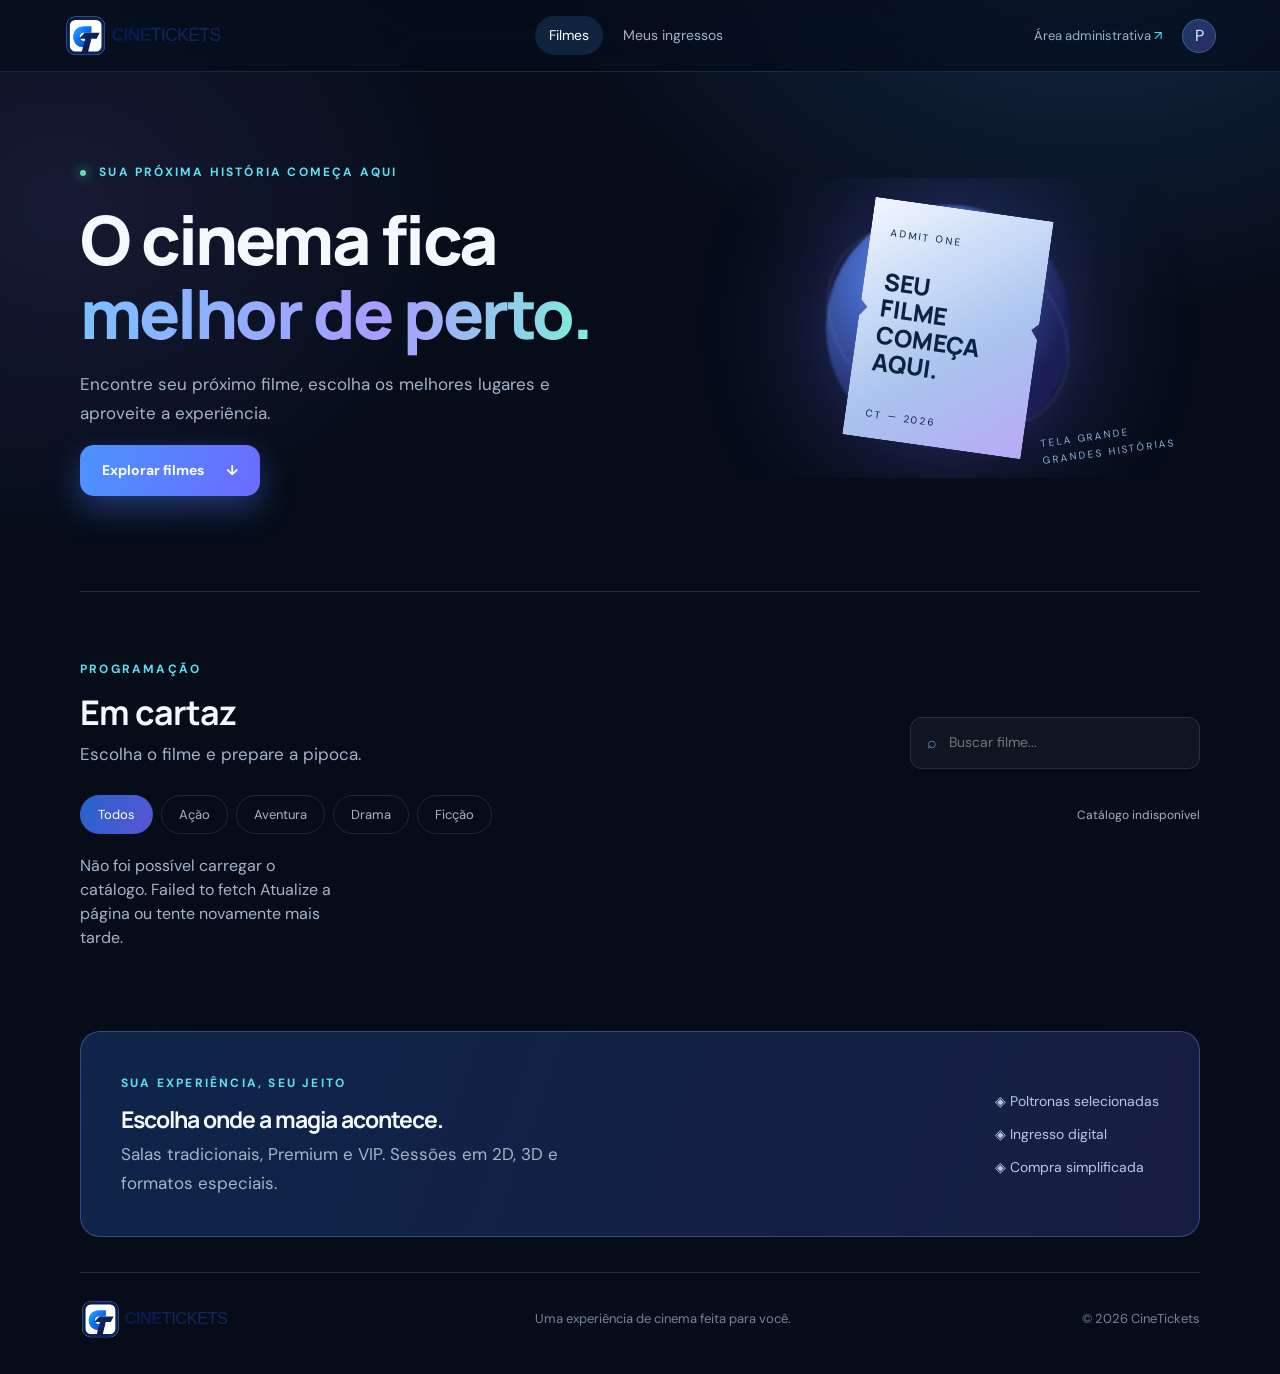
==== commit f332b6bb: "fix(branding): replace footer wordmark with logo asset" ====
--- a/web/index.html
+++ b/web/index.html
@@ -21,6 +21,6 @@
 <div class="filter-row"><div class="chips" id="genre-filters"><button class="chip selected" data-genre="Todos">Todos</button><button class="chip" data-genre="Ação">Ação</button><button class="chip" data-genre="Aventura">Aventura</button><button class="chip" data-genre="Drama">Drama</button><button class="chip" data-genre="Ficção">Ficção</button></div><span class="muted small" id="movie-count"></span></div>
 <section class="movie-grid" id="movie-grid" aria-live="polite"></section>
 <section class="experience-strip"><div><span class="eyebrow">SUA EXPERIÊNCIA, SEU JEITO</span><h2>Escolha onde a magia acontece.</h2><p>Salas tradicionais, Premium e VIP. Sessões em 2D, 3D e formatos especiais.</p></div><div class="experience-tags"><span>◈ Poltronas selecionadas</span><span>◈ Ingresso digital</span><span>◈ Compra simplificada</span></div></section>
-<footer class="site-footer"><a class="brand" href="index.html"><span class="brand-mark">C</span><span>CINE<span class="brand-light">TICKETS</span></span></a><span>Uma experiência de cinema feita para você.</span><span>© 2026 CineTickets</span></footer>
+<footer class="site-footer"><a class="brand" href="index.html"><img class="brand-logo" src="assets/cinetickets-logo.svg" alt="CineTickets"></a><span>Uma experiência de cinema feita para você.</span><span>© 2026 CineTickets</span></footer>
 </main>
 </body></html>
--- a/web/css/redesign.css
+++ b/web/css/redesign.css
@@ -1,4 +1,5 @@
-/* CineTickets — camada de redesign (carregada depois de styles.css) */
+/* Cine
+<link rel="icon" type="image/svg+xml" href="../assets/favicon.svg">Tickets — camada de redesign (carregada depois de styles.css) */
 :root{--bg:#060d19;--panel:#0f1b2d;--line:rgba(160,196,236,.14);--text:#f4f8ff;--muted:#a4b4c8;--blue:#4a94ff;--cyan:#5ee0f0;--violet:#8b7bff;--green:#5fe0b4;--gold:#f2c46d;--radius:22px;--ease:cubic-bezier(.2,.7,.2,1)}
 body{background:radial-gradient(60% 40% at 85% -5%,rgba(74,148,255,.20),transparent 70%),radial-gradient(45% 35% at 5% 15%,rgba(139,123,255,.12),transparent 70%),var(--bg);font-size:16px;line-height:1.5;-webkit-font-smoothing:antialiased}
 ::selection{background:#2d6fd6;color:#fff}
@@ -56,3 +57,9 @@
 @media(prefers-reduced-motion:reduce){*,*:before,*:after{animation:none!important;transition:none!important;scroll-behavior:auto!important}}
 /* Respeita o atributo HTML hidden mesmo quando componentes definem display:grid/flex. */
 [hidden]{display:none!important}
+
+/* CineTickets brand assets */
+.brand{gap:0;letter-spacing:0;flex:0 0 auto}
+.brand-logo{display:block;width:174px;height:44px;object-fit:contain;object-position:left center}
+.site-footer .brand-logo{width:164px;height:42px}
+@media(max-width:600px){.brand-logo{width:148px;height:38px}.site-footer .brand-logo{width:154px;height:40px}}
